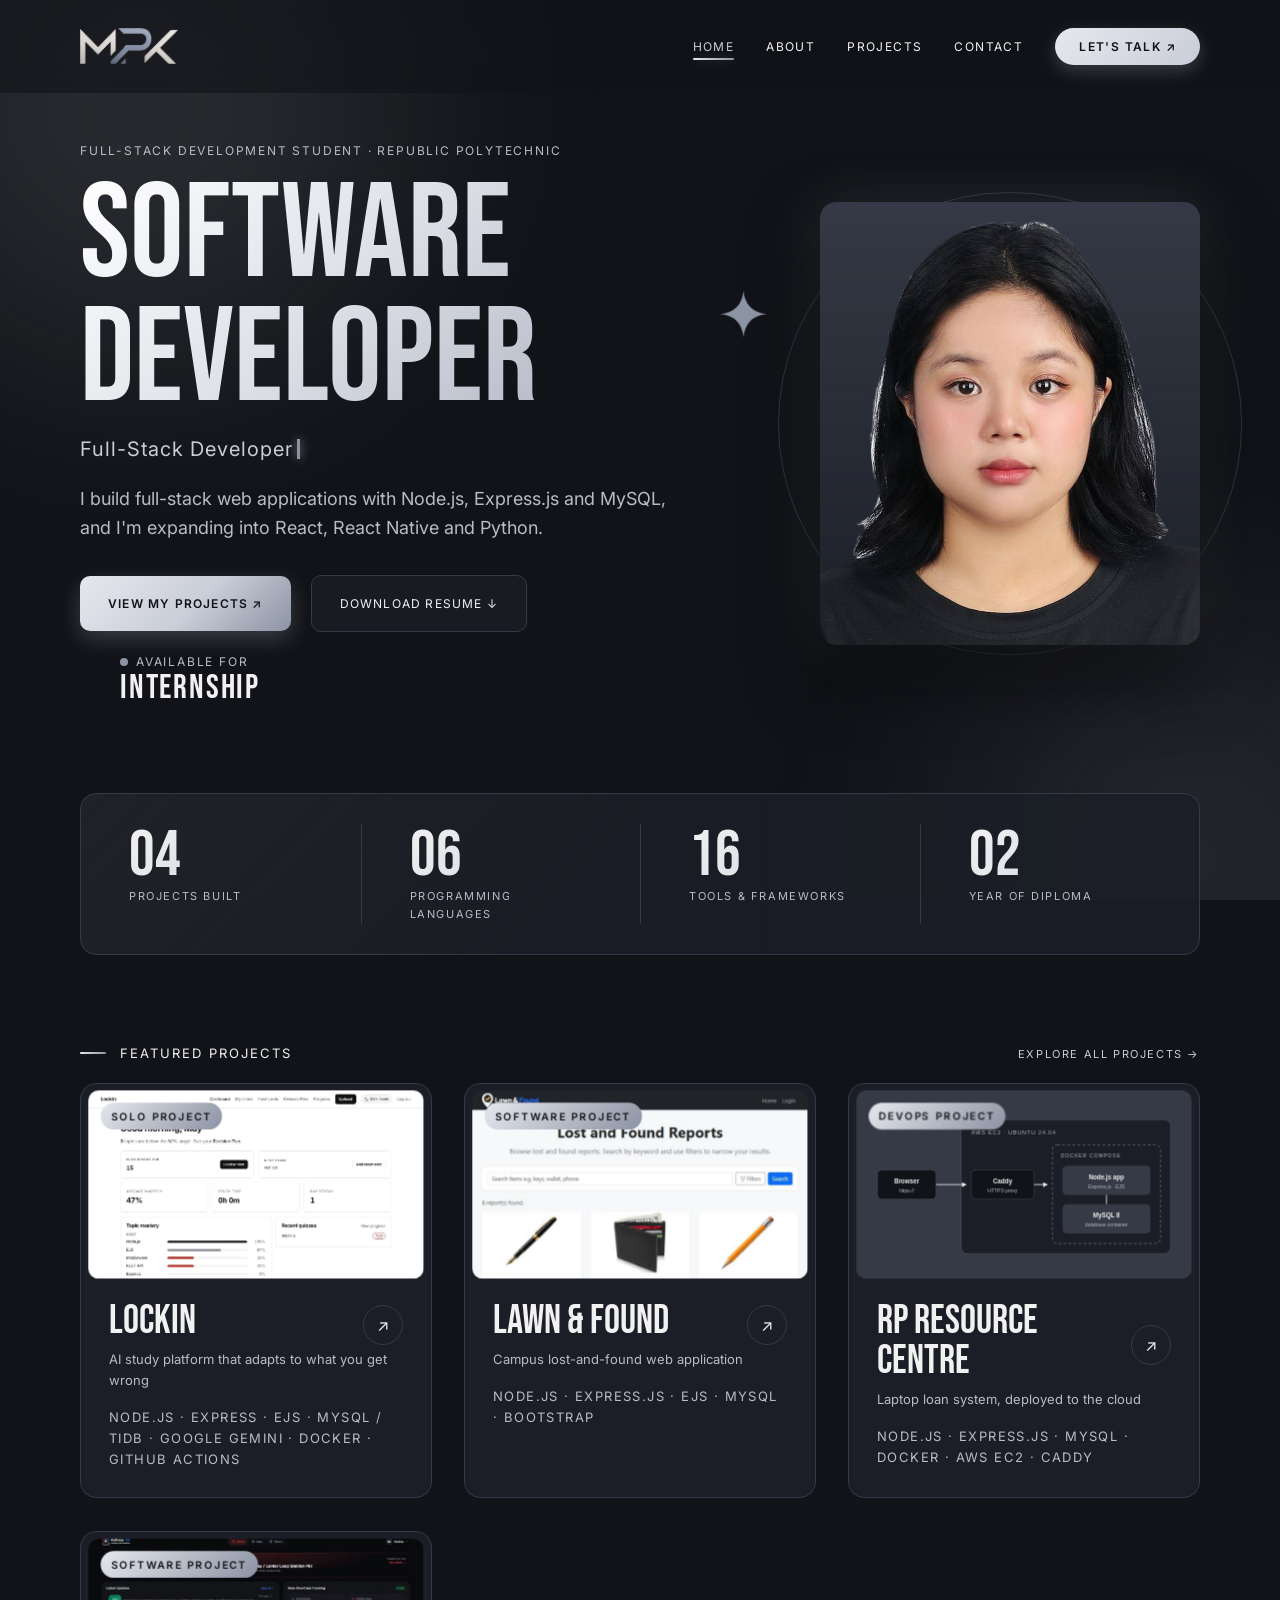
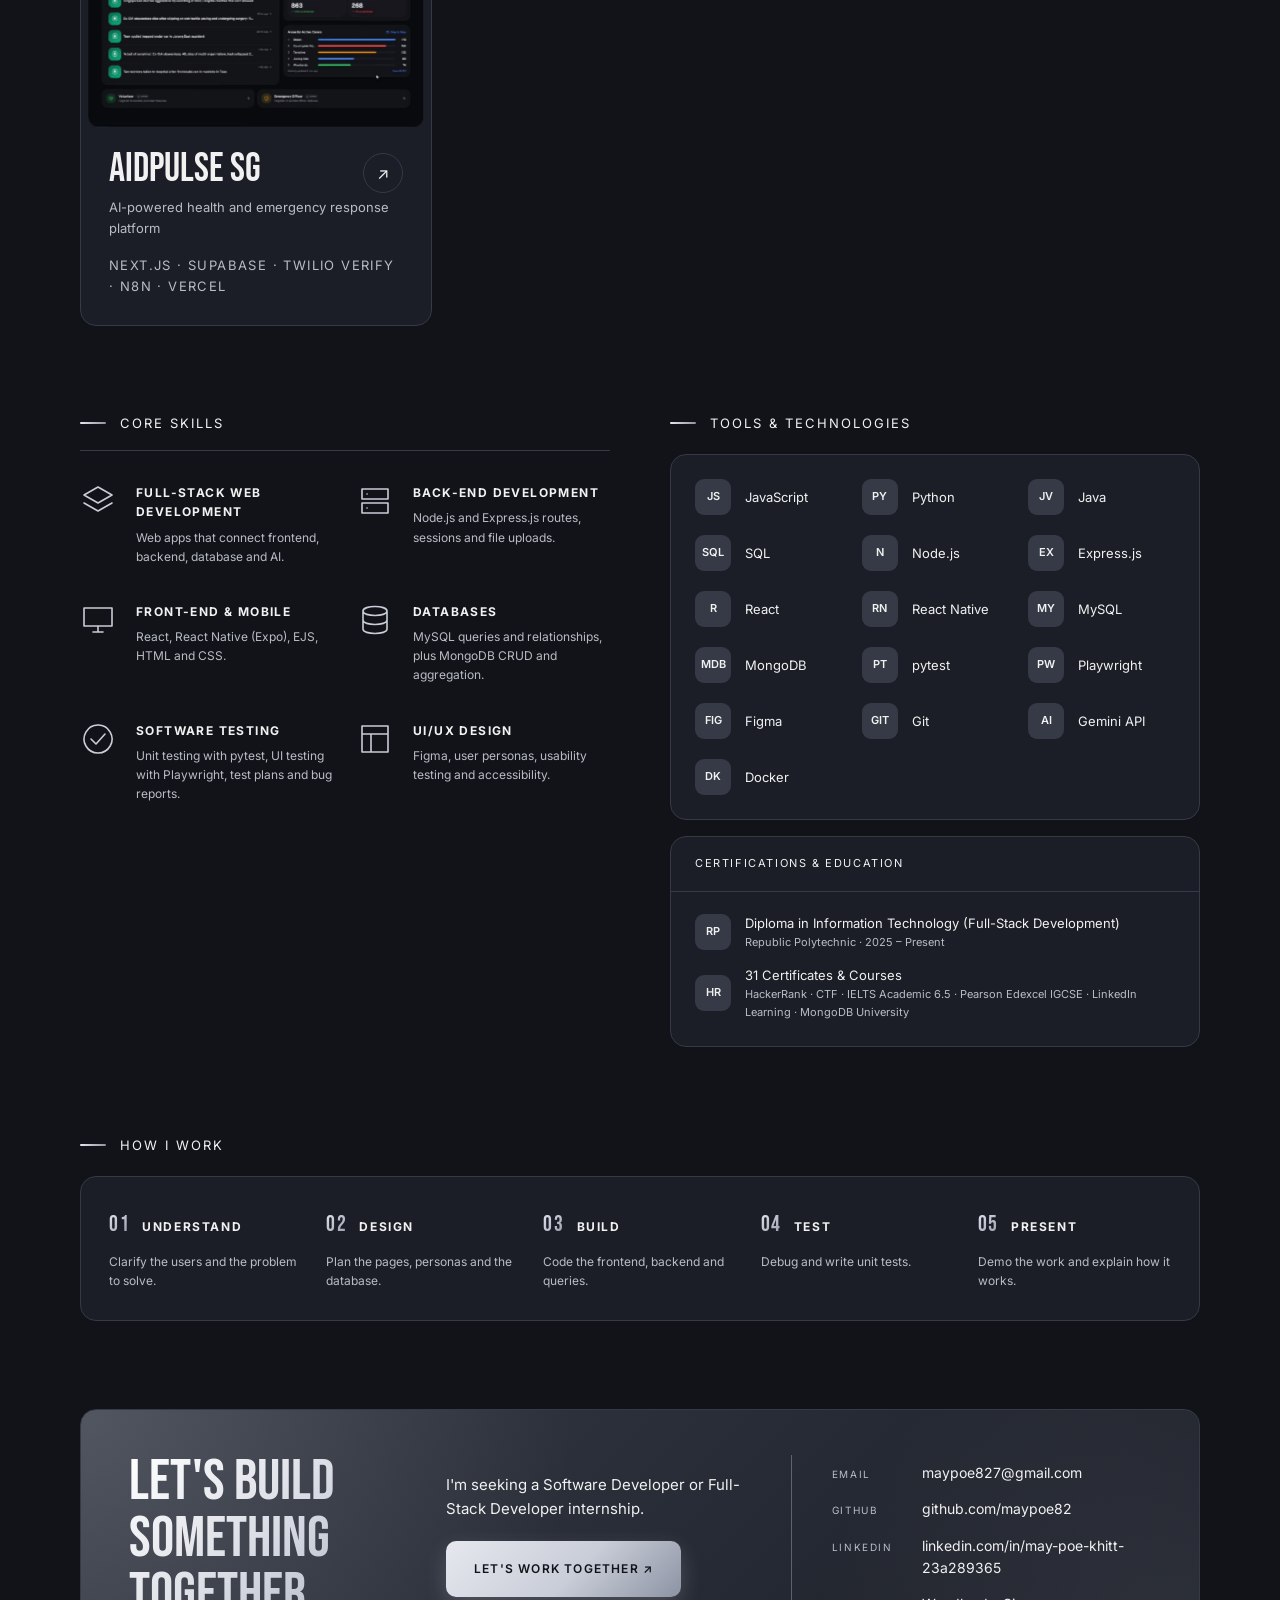
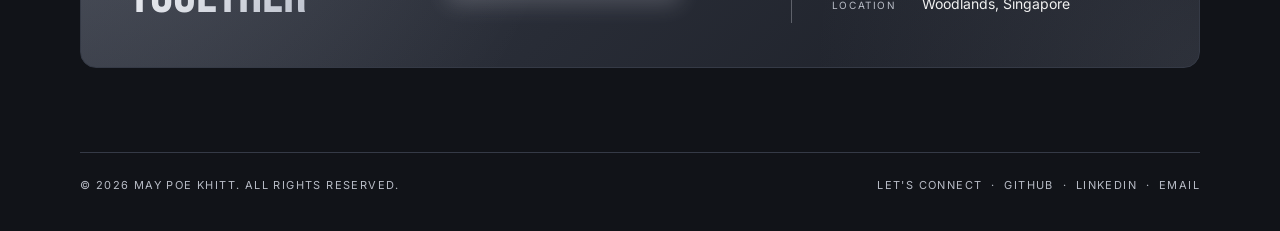
==== index.html @ 6e0b2e2b "Add LockIn project and related skills" ====
<!DOCTYPE html>
<html lang="en">
<head>
  <meta charset="UTF-8">
  <meta name="viewport" content="width=device-width, initial-scale=1.0">
  <title>May Poe Khitt | Software Developer</title>
  <meta name="description" content="Portfolio of May Poe Khitt, a full-stack development student at Republic Polytechnic seeking a software developer internship.">
  <link rel="icon" href="assets/img/favicon.png">

  <!-- Fonts from the design document: Bebas Neue for headings, Inter for body text -->
  <link rel="preconnect" href="https://fonts.googleapis.com">
  <link rel="preconnect" href="https://fonts.gstatic.com" crossorigin>
  <link href="https://fonts.googleapis.com/css2?family=Bebas+Neue&family=Inter:wght@400;600&display=swap" rel="stylesheet">

  <link rel="stylesheet" href="css/style.css">
</head>
<body>

  <!-- ===== Two blurred circles of colour drifting behind the whole page ===== -->
  <div class="orbs" aria-hidden="true"><span></span><span></span></div>

  <!-- ===== Loading screen: counts to 100, then fades away ===== -->
  <div class="loader">
    <img src="assets/img/logo.png" alt="">
    <p class="loader-count">000</p>
    <div class="loader-track"><div class="loader-fill"></div></div>
  </div>

  <!-- ===== Thin line at the top showing how far down the page you are ===== -->
  <div class="progress"></div>

  <!-- ===== Navigation bar (the same on every page) ===== -->
  <header class="site-header">
    <div class="container">
      <nav class="nav" aria-label="Main">
        <a class="nav-logo" href="index.html"><img src="assets/img/logo.png" alt="MPK logo, back to home"></a>
        <button class="nav-toggle" aria-expanded="false" aria-controls="nav-links">MENU</button>
        <ul class="nav-links" id="nav-links">
          <li><a href="index.html" class="active" aria-current="page">Home</a></li>
          <li><a href="about.html">About</a></li>
          <li><a href="projects.html">Projects</a></li>
          <li><a href="contact.html">Contact</a></li>
          <li><a class="nav-cta" href="contact.html">Let's talk ↗</a></li>
        </ul>
      </nav>
    </div>
  </header>

  <main>
    <!-- ===== Hero: heading, typed job title, buttons and photo ===== -->
    <section class="container hero">
      <div>
        <p class="eyebrow" data-reveal>Full-stack development student · Republic Polytechnic</p>
        <h1 data-reveal data-delay="1">Software Developer</h1>
        <!-- main.js types these one after another -->
        <span class="typed" data-words='["Full-Stack Developer", "Back-End Developer", "Web Developer", "IT Student"]' data-reveal data-delay="2"></span>
        <p class="hero-intro" data-reveal data-delay="3">I build full-stack web applications with Node.js, Express.js and MySQL, and I'm expanding into React, React Native and Python.</p>
        <div class="hero-actions" data-reveal data-delay="4">
          <a class="btn" href="projects.html">View my projects ↗</a>
          <a class="btn btn-outline" href="assets/May_Poe_Khitt_Resume.pdf" download>Download resume ↓</a>
          <p class="availability eyebrow"><span class="dot"></span>Available for <strong>Internship</strong></p>
        </div>
      </div>
      <div class="hero-photo" data-reveal data-delay="2">
        <svg class="sparkle" viewBox="0 0 44 44" aria-hidden="true"><path d="M22 0q2 20 22 22q-20 2-22 22q-2-20-22-22q20-2 22-22z"/></svg>
        <img src="assets/img/may-poe-khitt.jpg" alt="Portrait of May Poe Khitt" width="720" height="840">
      </div>
    </section>

    <!-- ===== Four numbers, which count up when scrolled to ===== -->
    <section class="container">
      <div class="card stats">
        <div class="stat" data-reveal data-delay="1">
          <p class="stat-number" data-count="4">00</p>
          <p class="stat-label">Projects built</p>
        </div>
        <div class="stat" data-reveal data-delay="2">
          <p class="stat-number" data-count="6">00</p>
          <p class="stat-label">Programming languages</p>
        </div>
        <div class="stat" data-reveal data-delay="3">
          <p class="stat-number" data-count="16">00</p>
          <p class="stat-label">Tools &amp; frameworks</p>
        </div>
        <div class="stat" data-reveal data-delay="4">
          <p class="stat-number" data-count="2">00</p>
          <p class="stat-label">Year of diploma</p>
        </div>
      </div>
    </section>

    <!-- ===== Featured projects ===== -->
    <section class="container">
      <div class="section-head">
        <h2 class="section-title" data-reveal>Featured projects</h2>
        <a class="text-link" href="projects.html" data-reveal>Explore all projects →</a>
      </div>
      <div class="project-grid">
        <article class="card project-card tilt" data-reveal data-delay="1">
          <div class="project-image">
            <img src="assets/img/project-lockin.jpg" alt="LockIn dashboard showing topic mastery bars, flashcards due, average mastery and a day streak" loading="lazy">
            <span class="project-type">Solo project</span>
          </div>
          <div class="project-body">
            <div class="project-title-row">
              <h3>LockIn</h3>
              <a class="arrow-link" href="https://github.com/maypoe82/lockin" target="_blank" rel="noopener" aria-label="LockIn on GitHub">↗</a>
            </div>
            <p>AI study platform that adapts to what you get wrong</p>
            <p class="project-tech">Node.js · Express · EJS · MySQL / TiDB · Google Gemini · Docker · GitHub Actions</p>
          </div>
        </article>
        <article class="card project-card tilt" data-reveal data-delay="2">
          <div class="project-image">
            <img src="assets/img/project-lawn-n-found.jpg" alt="Lawn &amp; Found home page showing a list of lost and found item reports" loading="lazy">
            <span class="project-type">Software project</span>
          </div>
          <div class="project-body">
            <div class="project-title-row">
              <h3>Lawn &amp; Found</h3>
              <a class="arrow-link" href="https://github.com/xavlkh/Lawn-n-Found" target="_blank" rel="noopener" aria-label="Lawn &amp; Found on GitHub">↗</a>
            </div>
            <p>Campus lost-and-found web application</p>
            <p class="project-tech">Node.js · Express.js · EJS · MySQL · Bootstrap</p>
          </div>
        </article>
        <article class="card project-card tilt" data-reveal data-delay="3">
          <div class="project-image">
            <img src="assets/img/project-rp-resource-centre.svg" alt="Deployment diagram: the app and MySQL database run in Docker on an AWS server behind an HTTPS proxy" loading="lazy">
            <span class="project-type">DevOps project</span>
          </div>
          <div class="project-body">
            <div class="project-title-row">
              <h3>RP Resource Centre</h3>
              <a class="arrow-link" href="https://github.com/Thiha256/Devops-CA2" target="_blank" rel="noopener" aria-label="RP Resource Centre on GitHub">↗</a>
            </div>
            <p>Laptop loan system, deployed to the cloud</p>
            <p class="project-tech">Node.js · Express.js · MySQL · Docker · AWS EC2 · Caddy</p>
          </div>
        </article>
        <article class="card project-card tilt" data-reveal data-delay="4">
          <div class="project-image">
            <img src="assets/img/project-aidpulse.jpg" alt="AidPulse SG citizen dashboard showing live health alerts and case tracking" loading="lazy">
            <span class="project-type">Software project</span>
          </div>
          <div class="project-body">
            <div class="project-title-row">
              <h3>AidPulse SG</h3>
              <a class="arrow-link" href="https://github.com/Leon-a11y-alt/AIdPulse_SG" target="_blank" rel="noopener" aria-label="AidPulse SG on GitHub">↗</a>
            </div>
            <p>AI-powered health and emergency response platform</p>
            <p class="project-tech">Next.js · Supabase · Twilio Verify · n8n · Vercel</p>
          </div>
        </article>
      </div>
    </section>

    <!-- ===== Skills, tools and education ===== -->
    <section class="container skills-layout">
      <div>
        <h2 class="section-title ruled" data-reveal>Core skills</h2>
        <ul class="skill-list">
          <li data-reveal data-delay="1">
            <svg viewBox="0 0 36 36" aria-hidden="true"><path d="M4 12l14-8 14 8-14 8zM4 20l14 8 14-8"/></svg>
            <div>
              <h3>Full-stack web development</h3>
              <p>Web apps that connect frontend, backend, database and AI.</p>
            </div>
          </li>
          <li data-reveal data-delay="2">
            <svg viewBox="0 0 36 36" aria-hidden="true"><path d="M5 6h26v10H5zM5 20h26v10H5zM10 11h.1M10 25h.1"/></svg>
            <div>
              <h3>Back-end development</h3>
              <p>Node.js and Express.js routes, sessions and file uploads.</p>
            </div>
          </li>
          <li data-reveal data-delay="3">
            <svg viewBox="0 0 36 36" aria-hidden="true"><path d="M4 6h28v18H4zM13 30h10M18 24v6"/></svg>
            <div>
              <h3>Front-end &amp; mobile</h3>
              <p>React, React Native (Expo), EJS, HTML and CSS.</p>
            </div>
          </li>
          <li data-reveal data-delay="1">
            <svg viewBox="0 0 36 36" aria-hidden="true"><path d="M6 9c0-6 24-6 24 0v18c0 6-24 6-24 0zM6 9c0 6 24 6 24 0M6 18c0 6 24 6 24 0"/></svg>
            <div>
              <h3>Databases</h3>
              <p>MySQL queries and relationships, plus MongoDB CRUD and aggregation.</p>
            </div>
          </li>
          <li data-reveal data-delay="2">
            <svg viewBox="0 0 36 36" aria-hidden="true"><path d="M18 4a14 14 0 1 0 .1 0M11 18l5 5 9-10"/></svg>
            <div>
              <h3>Software testing</h3>
              <p>Unit testing with pytest, UI testing with Playwright, test plans and bug reports.</p>
            </div>
          </li>
          <li data-reveal data-delay="3">
            <svg viewBox="0 0 36 36" aria-hidden="true"><path d="M5 5h26v26H5zM5 13h26M14 13v18"/></svg>
            <div>
              <h3>UI/UX design</h3>
              <p>Figma, user personas, usability testing and accessibility.</p>
            </div>
          </li>
        </ul>
      </div>
      <div>
        <h2 class="section-title" data-reveal>Tools &amp; technologies</h2>
        <div class="card tool-box" data-reveal data-delay="1">
          <ul class="tool-grid">
            <li><span class="badge">JS</span>JavaScript</li>
            <li><span class="badge">PY</span>Python</li>
            <li><span class="badge">JV</span>Java</li>
            <li><span class="badge">SQL</span>SQL</li>
            <li><span class="badge">N</span>Node.js</li>
            <li><span class="badge">EX</span>Express.js</li>
            <li><span class="badge">R</span>React</li>
            <li><span class="badge">RN</span>React Native</li>
            <li><span class="badge">MY</span>MySQL</li>
            <li><span class="badge">MDB</span>MongoDB</li>
            <li><span class="badge">PT</span>pytest</li>
            <li><span class="badge">PW</span>Playwright</li>
            <li><span class="badge">FIG</span>Figma</li>
            <li><span class="badge">GIT</span>Git</li>
            <li><span class="badge">AI</span>Gemini API</li>
            <li><span class="badge">DK</span>Docker</li>
          </ul>
        </div>
        <div class="card edu-box" data-reveal data-delay="2">
          <h3>Certifications &amp; education</h3>
          <ul>
            <li>
              <span class="badge">RP</span>
              <div>Diploma in Information Technology (Full-Stack Development)<small>Republic Polytechnic · 2025 – Present</small></div>
            </li>
            <li>
              <span class="badge">HR</span>
              <div>31 Certificates &amp; Courses<small>HackerRank · CTF · IELTS Academic 6.5 · Pearson Edexcel IGCSE · LinkedIn Learning · MongoDB University</small></div>
            </li>
          </ul>
        </div>
      </div>
    </section>

    <!-- ===== How I work ===== -->
    <section class="container">
      <h2 class="section-title" style="margin-bottom: 20px;" data-reveal>How I work</h2>
      <ol class="card process">
        <li data-reveal data-delay="1">
          <h3><span>01</span>Understand</h3>
          <p>Clarify the users and the problem to solve.</p>
        </li>
        <li data-reveal data-delay="2">
          <h3><span>02</span>Design</h3>
          <p>Plan the pages, personas and the database.</p>
        </li>
        <li data-reveal data-delay="3">
          <h3><span>03</span>Build</h3>
          <p>Code the frontend, backend and queries.</p>
        </li>
        <li data-reveal data-delay="4">
          <h3><span>04</span>Test</h3>
          <p>Debug and write unit tests.</p>
        </li>
        <li data-reveal data-delay="5">
          <h3><span>05</span>Present</h3>
          <p>Demo the work and explain how it works.</p>
        </li>
      </ol>
    </section>

    <!-- ===== Contact banner ===== -->
    <section class="container">
      <div class="card cta" data-reveal>
        <h2>Let's build something together</h2>
        <div>
          <p>I'm seeking a Software Developer or Full-Stack Developer internship.</p>
          <a class="btn" href="contact.html">Let's work together ↗</a>
        </div>
        <ul class="contact-list">
          <li><span>Email</span><a href="mailto:maypoe827@gmail.com">maypoe827@gmail.com</a></li>
          <li><span>GitHub</span><a href="https://github.com/maypoe82" target="_blank" rel="noopener">github.com/maypoe82</a></li>
          <li><span>LinkedIn</span><a href="https://www.linkedin.com/in/may-poe-khitt-23a289365" target="_blank" rel="noopener">linkedin.com/in/may-poe-khitt-23a289365</a></li>
          <li><span>Location</span>Woodlands, Singapore</li>
        </ul>
      </div>
    </section>
  </main>

  <!-- ===== Footer (the same on every page) ===== -->
  <footer class="site-footer">
    <div class="container">
      <div class="footer-inner">
        <p>© 2026 May Poe Khitt. All rights reserved.</p>
        <p>
          Let's connect &nbsp;·&nbsp;
          <a href="https://github.com/maypoe82" target="_blank" rel="noopener">GitHub</a> &nbsp;·&nbsp;
          <a href="https://www.linkedin.com/in/may-poe-khitt-23a289365" target="_blank" rel="noopener">LinkedIn</a> &nbsp;·&nbsp;
          <a href="mailto:maypoe827@gmail.com">Email</a>
        </p>
      </div>
    </div>
  </footer>

  <button class="to-top" aria-label="Back to top">↑</button>

  <script src="js/main.js"></script>
</body>
</html>
---- css/style.css ----
/* =====================================================================
   May Poe Khitt - Portfolio
   One stylesheet shared by all four pages.

   Contents
   1.  Colours and fonts (variables)
   2.  Base styles and the glowing background
   3.  Loading screen
   4.  Scroll progress bar
   5.  Navigation bar
   6.  Scroll reveal animations
   7.  Shared pieces: headings, buttons, cards, tags
   8.  Depth and 3D tilt
   9.  Home page
   11. About page
   12. Projects page and the project pop-up
   13. Contact page
   14. Back to top button
   15. Footer
   16. Smaller screens (tablet and phone)
   17. Reduced motion
   ===================================================================== */

/* ---------- 1. Colours and fonts ----------
   Every colour on the site is one of the five greys from my design
   document, or a shade mixed between two of them. There is no second hue:
   contrast and light do the work that a bright accent colour usually does. */
:root {
  --navy-black: #111318;   /* page background */
  --charcoal:   #1B1E26;   /* cards */
  --slate:      #353A46;   /* borders and image backgrounds */
  --light-grey: #B8BCC6;   /* secondary text */
  --off-white:  #F1F1F1;   /* main text */

  --accent:      #E6E8EE;  /* bright silver, the strongest highlight */
  --accent-soft: #C9CDD8;  /* soft silver, for hover text on dark */
  --accent-2:    #8C93A3;  /* steel grey, the far end of gradients */
  --glow:        rgba(230, 232, 238, 0.20);

  --font-heading: "Bebas Neue", Impact, sans-serif;
  --font-body: "Inter", Arial, sans-serif;

  --page-width: 1280px;
  --radius: 16px;

  /* One speed and one curve, so every animation on the site feels the same */
  --speed: 0.45s;
  --ease: cubic-bezier(0.22, 1, 0.36, 1);

  /* Stacked shadows: a tight dark one for contact with the page, a wide
     soft one for height, and a coloured one for the glow. */
  --lift-shadow:
    0 2px 6px rgba(0, 0, 0, 0.5),
    0 22px 48px rgba(0, 0, 0, 0.55),
    0 0 34px var(--glow);
}

/* ---------- 2. Base styles and the glowing background ---------- */
* {
  box-sizing: border-box;
  margin: 0;
  padding: 0;
}

html {
  scroll-behavior: smooth;
  /* "clip" trims anything that pokes out at the sides without turning the
     page into a sideways scrolling box the way "hidden" would. */
  overflow-x: clip;
  /* The page colour lives here so the coloured blobs below can sit behind
     everything on the page but still in front of this background. */
  background: var(--navy-black);
}

body {
  background: transparent;
  color: var(--off-white);
  font-family: var(--font-body);
  font-size: 16px;
  line-height: 1.6;
  overflow-x: clip;
}

/* Stops the page scrolling behind the loading screen or an open pop-up */
body.locked {
  overflow: hidden;
}

/* Two big blurred circles of colour that drift behind the whole site.
   They are what stops the dark background looking flat. */
.orbs {
  position: fixed;
  inset: 0;
  z-index: -1;
  overflow: hidden;
  pointer-events: none;
  /* main.js puts the scroll position into --oy, which slides the blobs
     down more slowly than the page, so they feel further away. */
  transform: translate3d(0, var(--oy, 0px), 0);
}

.orbs span {
  position: absolute;
  display: block;
  border-radius: 50%;
  filter: blur(120px);
  opacity: 0.11;
}

.orbs span:nth-child(1) {
  width: 540px;
  height: 540px;
  top: -170px;
  left: -130px;
  background: var(--accent);
  animation: drift-a 19s ease-in-out infinite alternate;
}

.orbs span:nth-child(2) {
  width: 460px;
  height: 460px;
  bottom: -190px;
  right: -150px;
  background: var(--accent-2);
  opacity: 0.16;
  animation: drift-b 23s ease-in-out infinite alternate;
}

@keyframes drift-a {
  to { transform: translate3d(160px, 120px, 0) scale(1.15); }
}

@keyframes drift-b {
  to { transform: translate3d(-150px, -110px, 0) scale(1.2); }
}

img {
  max-width: 100%;
  height: auto;
  display: block;
}

a {
  color: inherit;
  text-decoration: none;
}

/* Keeps content centred with space at the sides */
.container {
  width: 100%;
  max-width: calc(var(--page-width) + 160px);
  margin: 0 auto;
  padding-left: 80px;
  padding-right: 80px;
}

/* Space above and below every section */
section {
  padding-top: 44px;
  padding-bottom: 44px;
}

/* Visible outline when moving through the page with the Tab key */
a:focus-visible,
button:focus-visible,
input:focus-visible,
textarea:focus-visible {
  outline: 2px solid var(--accent-soft);
  outline-offset: 3px;
}

/* ---------- 3. Loading screen ----------
   Covers the page while the fonts and images load, and counts up
   from 000 to 100. main.js removes it when the page is ready. */
.loader {
  position: fixed;
  inset: 0;
  z-index: 100;
  display: grid;
  place-content: center;
  justify-items: center;
  gap: 28px;
  background: radial-gradient(circle at 50% 42%, #1A2030, var(--navy-black) 70%);
  transition: opacity 0.6s var(--ease), visibility 0.6s;
}

.loader.done {
  opacity: 0;
  visibility: hidden;
}

.loader img {
  width: 110px;
  filter: drop-shadow(0 0 26px var(--glow));
  animation: pulse 1.6s var(--ease) infinite;
}

.loader-count {
  font-family: var(--font-heading);
  font-size: 56px;
  line-height: 1;
  background: linear-gradient(135deg, var(--off-white), var(--accent-soft));
  -webkit-background-clip: text;
  background-clip: text;
  color: transparent;
}

/* The thin bar that fills up under the number */
.loader-track {
  width: 220px;
  height: 3px;
  border-radius: 999px;
  background: var(--slate);
  overflow: hidden;
}

.loader-fill {
  width: 0%;
  height: 100%;
  border-radius: 999px;
  background: linear-gradient(90deg, var(--accent), var(--accent-2));
  box-shadow: 0 0 14px var(--glow);
  transition: width 0.2s linear;
}

@keyframes pulse {
  0%, 100% { opacity: 1; transform: scale(1); }
  50% { opacity: 0.5; transform: scale(0.94); }
}

/* ---------- 4. Scroll progress bar ----------
   A thin line across the very top that grows as the page is scrolled. */
.progress {
  position: fixed;
  top: 0;
  left: 0;
  z-index: 30;
  width: 100%;
  height: 3px;
  background: linear-gradient(90deg, var(--accent), var(--accent-2));
  box-shadow: 0 0 12px var(--glow);
  transform: scaleX(0);
  transform-origin: left;
}

/* ---------- 5. Navigation bar ---------- */
.site-header {
  position: sticky;
  top: 0;
  z-index: 20;
  background: rgba(17, 19, 24, 0.6);
  backdrop-filter: blur(14px);
  border-bottom: 1px solid transparent;
  transition: border-color var(--speed) var(--ease), background var(--speed) var(--ease);
}

/* main.js adds "scrolled" once the page has moved down a little */
.site-header.scrolled {
  background: rgba(17, 19, 24, 0.9);
  border-bottom-color: rgba(230, 232, 238, 0.18);
}

.nav {
  display: flex;
  align-items: center;
  justify-content: space-between;
  height: 92px;
  transition: height var(--speed) var(--ease);
}

.site-header.scrolled .nav {
  height: 74px;
}

.nav-logo img {
  height: 36px;
  width: auto;
  transition: transform var(--speed) var(--ease), filter var(--speed) var(--ease);
}

.nav-logo:hover img {
  transform: scale(1.08);
  filter: drop-shadow(0 0 14px var(--glow));
}

.nav-links {
  display: flex;
  align-items: center;
  gap: 32px;
  list-style: none;
}

.nav-links a {
  position: relative;
  font-size: 12px;
  letter-spacing: 1.4px;
  text-transform: uppercase;
  padding: 6px 0;
  transition: color var(--speed) var(--ease);
}

.nav-links a:not(.nav-cta):hover,
.nav-links a.active {
  color: var(--accent-soft);
}

/* The underline grows out from the left on hover, instead of just appearing */
.nav-links a:not(.nav-cta)::after {
  content: "";
  position: absolute;
  left: 0;
  bottom: 0;
  width: 100%;
  height: 2px;
  border-radius: 2px;
  background: linear-gradient(90deg, var(--accent), var(--accent-2));
  box-shadow: 0 0 10px var(--glow);
  transform: scaleX(0);
  transform-origin: left;
  transition: transform var(--speed) var(--ease);
}

.nav-links a:hover::after,
.nav-links a.active::after {
  transform: scaleX(1);
}

/* The silver "Let's talk" pill at the end of the menu */
.nav-links a.nav-cta {
  background: linear-gradient(135deg, var(--accent), #C9CDD8);
  color: var(--navy-black);
  font-weight: 600;
  padding: 11px 24px;
  border-radius: 999px;
  box-shadow: 0 6px 18px var(--glow);
  transition: transform var(--speed) var(--ease), box-shadow var(--speed) var(--ease);
}

.nav-links a.nav-cta:hover {
  transform: translateY(-2px);
  box-shadow: 0 10px 26px var(--glow);
}

/* Menu button, only shown on phones (see section 16) */
.nav-toggle {
  display: none;
  background: none;
  border: 1px solid var(--slate);
  border-radius: 8px;
  color: var(--off-white);
  font-family: var(--font-body);
  font-size: 12px;
  letter-spacing: 1.4px;
  padding: 10px 14px;
  cursor: pointer;
}

/* ---------- 6. Scroll reveal animations ----------
   Anything with data-reveal starts lower down, see-through and slightly
   shrunk. main.js adds "shown" when it scrolls into view. */
/* These use the separate "translate" and "scale" properties rather than
   "transform". That matters: the tilting cards in section 8 use transform,
   and if the reveal used it too, whichever rule won would cancel the other.
   Using separate properties lets the two effects run side by side. */
[data-reveal] {
  opacity: 0;
  translate: 0 30px;
  scale: 0.98;
  transition: opacity 0.8s var(--ease), translate 0.8s var(--ease), scale 0.8s var(--ease);
}

[data-reveal].shown {
  opacity: 1;
  translate: 0 0;
  scale: 1;
}

/* data-delay staggers items so they arrive one after another */
[data-delay="1"] { transition-delay: 0.08s; }
[data-delay="2"] { transition-delay: 0.16s; }
[data-delay="3"] { transition-delay: 0.24s; }
[data-delay="4"] { transition-delay: 0.32s; }
[data-delay="5"] { transition-delay: 0.40s; }

/* ---------- 7. Shared pieces ---------- */
.eyebrow {
  font-size: 12px;
  letter-spacing: 1.8px;
  text-transform: uppercase;
  color: var(--light-grey);
}

.section-title {
  position: relative;
  font-size: 13px;
  font-weight: 400;
  letter-spacing: 2px;
  text-transform: uppercase;
}

/* A short blue dash in front of every section heading */
.section-title::before {
  content: "";
  display: inline-block;
  width: 26px;
  height: 2px;
  margin-right: 14px;
  vertical-align: 4px;
  border-radius: 2px;
  background: linear-gradient(90deg, var(--accent), var(--accent-2));
}

/* Section title with a thin line underneath */
.section-title.ruled {
  padding-bottom: 16px;
  border-bottom: 1px solid var(--slate);
  margin-bottom: 32px;
}

.section-head {
  display: flex;
  justify-content: space-between;
  align-items: baseline;
  margin-bottom: 20px;
}

.text-link {
  position: relative;
  font-size: 11px;
  letter-spacing: 1.6px;
  text-transform: uppercase;
  color: var(--accent-soft);
}

.text-link::after {
  content: "";
  position: absolute;
  left: 0;
  bottom: -3px;
  width: 100%;
  height: 1px;
  background: currentColor;
  transform: scaleX(0);
  transform-origin: left;
  transition: transform var(--speed) var(--ease);
}

a:hover .text-link::after,
.text-link:hover::after {
  transform: scaleX(1);
}

.muted {
  color: var(--light-grey);
}

/* Big headings, filled with a metal-and-blue gradient instead of flat white */
.page-title,
.hero h1,
.about-hero h1,
.cta h2,
.modal-box h2 {
  background: linear-gradient(135deg, #FFFFFF 0%, #DCDFE6 46%, #9BA2B1 112%);
  -webkit-background-clip: text;
  background-clip: text;
  color: transparent;
}

.page-title {
  font-family: var(--font-heading);
  font-weight: 400;
  font-size: clamp(54px, 8.5vw, 120px);
  line-height: 0.95;
  margin: 12px 0 16px;
}

.page-intro {
  padding-top: 56px;
  padding-bottom: 12px;
}

/* Buttons */
.btn {
  position: relative;
  display: inline-block;
  overflow: hidden;
  font-family: var(--font-body);
  font-size: 12px;
  font-weight: 600;
  letter-spacing: 1.2px;
  text-transform: uppercase;
  padding: 18px 28px;
  border: none;
  border-radius: 10px;
  /* Dark text on silver, which is easier to read than white on silver */
  background: linear-gradient(135deg, var(--accent), #C9CDD8 55%, var(--accent-2));
  color: var(--navy-black);
  cursor: pointer;
  box-shadow: 0 8px 22px var(--glow);
  transition: transform var(--speed) var(--ease), box-shadow var(--speed) var(--ease);
}

.btn:hover {
  transform: translateY(-3px);
  box-shadow: 0 14px 34px var(--glow);
}

/* Pressing the button pushes it back down, like a real key */
.btn:active {
  transform: translateY(-1px) scale(0.985);
}

/* A band of light that sweeps across the button on hover */
.btn::before {
  content: "";
  position: absolute;
  top: 0;
  left: -120%;
  width: 60%;
  height: 100%;
  background: linear-gradient(100deg, transparent, rgba(255, 255, 255, 0.6), transparent);
  transition: left 0.6s var(--ease);
}

.btn:hover::before {
  left: 130%;
}

.btn-outline {
  background: rgba(27, 30, 38, 0.8);
  color: var(--off-white);
  border: 1px solid var(--slate);
  font-weight: 400;
  box-shadow: none;
}

.btn-outline:hover {
  border-color: var(--accent);
  color: var(--accent-soft);
  box-shadow: 0 10px 26px rgba(0, 0, 0, 0.45);
}

.btn-outline::before {
  background: linear-gradient(100deg, transparent, rgba(255, 255, 255, 0.16), transparent);
}

.btn-block {
  display: block;
  width: 100%;
  text-align: center;
}

/* Cards */
.card {
  position: relative;
  background: var(--charcoal);
  border: 1px solid var(--slate);
  border-radius: var(--radius);
}

/* Small rounded labels used for skills */
.tag-list {
  display: flex;
  flex-wrap: wrap;
  gap: 10px;
  list-style: none;
}

.tag-list li {
  font-size: 13px;
  padding: 6px 15px;
  background: var(--charcoal);
  border: 1px solid var(--slate);
  border-radius: 999px;
  transition: border-color var(--speed) var(--ease), color var(--speed) var(--ease),
              transform var(--speed) var(--ease), box-shadow var(--speed) var(--ease);
}

.tag-list li:hover {
  border-color: var(--accent);
  color: var(--accent-soft);
  transform: translateY(-3px);
  box-shadow: 0 8px 20px var(--glow);
}

/* ---------- 8. Depth and 3D tilt ----------
   .tilt cards lean towards the mouse. main.js measures where the pointer is
   over the card and writes the two angles into --rx and --ry; the rest is
   done here. perspective() is what makes the lean look three-dimensional
   rather than flat. */
.tilt {
  transform:
    perspective(1000px)
    rotateX(var(--rx, 0deg))
    rotateY(var(--ry, 0deg))
    translateY(var(--lift, 0px));
  transform-style: preserve-3d;
  transition: transform var(--speed) var(--ease), box-shadow var(--speed) var(--ease),
              border-color var(--speed) var(--ease);
}

.tilt:hover {
  box-shadow: var(--lift-shadow);
  border-color: rgba(230, 232, 238, 0.40);
}

/* A soft round highlight that follows the pointer across the card.
   main.js writes the pointer position into --mx and --my. */
.tilt::after {
  content: "";
  position: absolute;
  inset: 0;
  border-radius: inherit;
  pointer-events: none;
  background: radial-gradient(
    420px circle at var(--mx, 50%) var(--my, 50%),
    rgba(255, 255, 255, 0.13),
    transparent 62%
  );
  opacity: 0;
  transition: opacity var(--speed) var(--ease);
}

.tilt:hover::after {
  opacity: 1;
}

/* Anything inside a tilting card that should stand slightly proud of it */
.tilt .project-image,
.tilt .cert-image {
  transform: translateZ(28px);
}

/* ---------- 9. Home page ---------- */
.hero {
  display: grid;
  grid-template-columns: 1.3fr 1fr;
  gap: 72px;
  align-items: center;
  padding-top: 48px;
}

.hero h1 {
  font-family: var(--font-heading);
  font-weight: 400;
  font-size: clamp(58px, 10.5vw, 146px);
  line-height: 0.92;
  margin: 14px 0 12px;
}

/* The line that types itself out, with a blinking bar at the end */
.typed {
  display: block;
  min-height: 34px;
  font-size: 20px;
  letter-spacing: 1px;
  color: var(--accent-soft);
  margin-bottom: 18px;
}

.typed::after {
  content: "";
  display: inline-block;
  width: 3px;
  height: 20px;
  margin-left: 4px;
  background: var(--accent-2);
  box-shadow: 0 0 10px var(--accent-2);
  vertical-align: -3px;
  animation: blink 1s steps(1) infinite;
}

@keyframes blink {
  0%, 50% { opacity: 1; }
  50.01%, 100% { opacity: 0; }
}

.hero-intro {
  font-size: 18px;
  color: var(--light-grey);
  max-width: 640px;
  margin-bottom: 32px;
}

.hero-actions {
  display: flex;
  flex-wrap: wrap;
  align-items: center;
  gap: 20px;
}

.availability {
  margin-left: 40px;
}

.availability strong {
  display: block;
  font-family: var(--font-heading);
  font-weight: 400;
  font-size: 34px;
  line-height: 1;
  color: var(--off-white);
}

/* A small teal dot that softly pulses next to "Available for" */
.dot {
  display: inline-block;
  width: 8px;
  height: 8px;
  margin-right: 8px;
  border-radius: 50%;
  background: var(--accent-2);
  animation: ping 2s var(--ease) infinite;
}

@keyframes ping {
  0% { box-shadow: 0 0 0 0 rgba(230, 232, 238, 0.45); }
  70% { box-shadow: 0 0 0 10px rgba(230, 232, 238, 0); }
  100% { box-shadow: 0 0 0 0 rgba(230, 232, 238, 0); }
}

/* Photo, the ring behind it, and a soft glow underneath */
.hero-photo {
  position: relative;
  justify-self: end;
  width: 100%;
  max-width: 380px;
  transform: perspective(1100px) rotateX(var(--rx, 0deg)) rotateY(var(--ry, 0deg));
  transform-style: preserve-3d;
  transition: transform 0.6s var(--ease);
}

.hero-photo img {
  position: relative;
  border-radius: var(--radius);
  width: 100%;
  box-shadow: 0 30px 70px rgba(0, 0, 0, 0.6), 0 0 60px rgba(230, 232, 238, 0.13);
  animation: float 7s ease-in-out infinite;
}

@keyframes float {
  0%, 100% { transform: translateY(0); }
  50% { transform: translateY(-14px); }
}

/* A thin circle sitting behind the photo, whose colour breathes */
.hero-photo::before {
  content: "";
  position: absolute;
  top: 50%;
  left: 50%;
  width: 126%;
  aspect-ratio: 1;
  border: 1px solid var(--slate);
  border-radius: 50%;
  transform: translate(-50%, -50%) translateZ(-40px);
  animation: breathe 6s ease-in-out infinite;
}

@keyframes breathe {
  0%, 100% { border-color: var(--slate); }
  50% { border-color: var(--accent); }
}

.hero-photo .sparkle {
  position: absolute;
  left: -84px;
  top: 96px;
  width: 44px;
  height: 44px;
  fill: var(--accent-2);
  transform: translateZ(60px);
  animation: twinkle 3.5s var(--ease) infinite;
}

@keyframes twinkle {
  0%, 100% { opacity: 0.4; }
  50% { opacity: 1; }
}

/* Row of four numbers */
.stats {
  display: grid;
  grid-template-columns: repeat(4, 1fr);
  padding: 30px 0;
  background: linear-gradient(135deg, rgba(230, 232, 238, 0.07), rgba(27, 30, 38, 0.9) 45%);
}

.stat {
  padding: 0 48px;
  border-left: 1px solid var(--slate);
  transition: transform var(--speed) var(--ease);
}

.stat:first-child {
  border-left: none;
}

.stat:hover {
  transform: translateY(-5px);
}

.stat-number {
  font-family: var(--font-heading);
  font-size: 64px;
  line-height: 1;
  background: linear-gradient(135deg, var(--off-white), var(--accent-soft));
  -webkit-background-clip: text;
  background-clip: text;
  color: transparent;
}

.stat-label {
  font-size: 11px;
  letter-spacing: 1.6px;
  text-transform: uppercase;
  color: var(--light-grey);
}

/* Project cards: used on Home and on the Projects page */
.project-grid {
  display: grid;
  grid-template-columns: repeat(3, 1fr);
  gap: 32px;
}

.project-card {
  display: flex;
  flex-direction: column;
  padding: 12px;
}

.project-image {
  position: relative;
  aspect-ratio: 16 / 9;
  background: var(--slate);
  border-radius: 10px;
  overflow: hidden;
}

.project-image img {
  width: 100%;
  height: 100%;
  object-fit: cover;
  object-position: top;
  transition: transform 0.7s var(--ease);
}

/* The screenshot zooms in slightly when the card is hovered */
.project-card:hover .project-image img {
  transform: scale(1.07);
}

.project-type {
  position: absolute;
  left: 12px;
  top: 12px;
  font-size: 10px;
  letter-spacing: 1.6px;
  text-transform: uppercase;
  background: linear-gradient(135deg, var(--accent), var(--accent-2));
  color: var(--navy-black);
  font-weight: 600;
  padding: 5px 10px;
  border-radius: 999px;
}

.project-body {
  display: flex;
  flex-direction: column;
  flex: 1;
  padding: 22px 16px 16px;
}

.project-body h3 {
  font-family: var(--font-heading);
  font-weight: 400;
  font-size: 40px;
  line-height: 1;
  margin-bottom: 8px;
  transition: color var(--speed) var(--ease);
}

.project-card:hover .project-body h3 {
  color: var(--accent-soft);
}

.project-body p {
  font-size: 13px;
  color: var(--light-grey);
}

.project-tech {
  font-size: 10px;
  letter-spacing: 1.4px;
  text-transform: uppercase;
  color: var(--accent-soft);
  margin-top: 16px;
}

/* Round arrow button on the Home page cards */
.project-title-row {
  display: flex;
  justify-content: space-between;
  align-items: center;
  gap: 12px;
}

.arrow-link {
  flex-shrink: 0;
  display: grid;
  place-items: center;
  width: 40px;
  height: 40px;
  border: 1px solid var(--slate);
  border-radius: 50%;
  transition: background var(--speed) var(--ease), color var(--speed) var(--ease),
              transform var(--speed) var(--ease), box-shadow var(--speed) var(--ease);
}

.arrow-link:hover {
  background: linear-gradient(135deg, var(--accent), var(--accent-2));
  color: var(--navy-black);
  transform: rotate(45deg);
  box-shadow: 0 0 22px var(--glow);
}

/* Skills on the left, tools and education on the right */
.skills-layout {
  display: grid;
  grid-template-columns: 1fr 1fr;
  gap: 60px;
}

.skill-list {
  display: grid;
  grid-template-columns: 1fr 1fr;
  gap: 36px 24px;
  list-style: none;
}

.skill-list li {
  display: flex;
  gap: 20px;
}

.skill-list svg {
  flex-shrink: 0;
  width: 36px;
  height: 36px;
  fill: none;
  stroke: var(--accent-soft);
  stroke-width: 1.6;
  stroke-linecap: round;
  stroke-linejoin: round;
  transition: stroke var(--speed) var(--ease), transform var(--speed) var(--ease),
              filter var(--speed) var(--ease);
}

.skill-list li:hover svg {
  stroke: var(--accent-2);
  transform: translateY(-4px) scale(1.08);
  filter: drop-shadow(0 0 12px var(--glow));
}

.skill-list h3 {
  font-size: 12px;
  letter-spacing: 1.4px;
  text-transform: uppercase;
  margin-bottom: 6px;
}

.skill-list p {
  font-size: 12px;
  color: var(--light-grey);
}

.tool-box {
  padding: 24px;
  margin-top: 20px;
}

.tool-grid {
  display: grid;
  grid-template-columns: repeat(3, 1fr);
  gap: 20px;
  list-style: none;
}

.tool-grid li {
  display: flex;
  align-items: center;
  gap: 14px;
  font-size: 13px;
  transition: transform var(--speed) var(--ease), color var(--speed) var(--ease);
}

.tool-grid li:hover {
  transform: translateX(5px);
  color: var(--accent-soft);
}

/* Small square with the tool's initials */
.badge {
  flex-shrink: 0;
  display: grid;
  place-items: center;
  width: 36px;
  height: 36px;
  background: var(--slate);
  border-radius: 9px;
  font-size: 11px;
  font-weight: 600;
  transition: background var(--speed) var(--ease), color var(--speed) var(--ease),
              box-shadow var(--speed) var(--ease), transform var(--speed) var(--ease);
}

.tool-grid li:hover .badge,
.contact-card:hover .badge,
.activity:hover .badge {
  background: linear-gradient(135deg, var(--accent), var(--accent-2));
  color: var(--navy-black);
  box-shadow: 0 0 20px var(--glow);
  transform: translateY(-2px);
}

.edu-box {
  margin-top: 16px;
}

.edu-box h3 {
  font-size: 11px;
  font-weight: 400;
  letter-spacing: 1.6px;
  text-transform: uppercase;
  padding: 18px 24px;
  border-bottom: 1px solid var(--slate);
}

.edu-box ul {
  list-style: none;
  padding: 14px 24px 18px;
}

.edu-box li {
  display: flex;
  align-items: center;
  gap: 14px;
  font-size: 13px;
  padding: 7px 0;
}

.edu-box small {
  display: block;
  font-size: 11px;
  color: var(--light-grey);
}

/* "How I work" strip */
.process {
  display: grid;
  grid-template-columns: repeat(5, 1fr);
  gap: 24px;
  padding: 30px 28px;
  list-style: none;
}

.process li {
  transition: transform var(--speed) var(--ease);
}

.process li:hover {
  transform: translateY(-6px);
}

.process h3 {
  font-size: 12px;
  letter-spacing: 1.6px;
  text-transform: uppercase;
  margin-bottom: 10px;
}

.process h3 span {
  font-family: var(--font-heading);
  font-size: 22px;
  font-weight: 400;
  margin-right: 12px;
  background: linear-gradient(135deg, var(--accent), var(--accent-2));
  -webkit-background-clip: text;
  background-clip: text;
  color: transparent;
}

.process p {
  font-size: 12px;
  color: var(--light-grey);
}

/* "Let's build something together" banner */
.cta {
  position: relative;
  overflow: hidden;
  display: grid;
  grid-template-columns: 1fr 1.1fr 1.3fr;
  gap: 40px;
  align-items: center;
  padding: 44px 48px;
  background:
    radial-gradient(900px circle at 0% 0%, rgba(230, 232, 238, 0.16), transparent 55%),
    radial-gradient(700px circle at 100% 100%, rgba(140, 147, 163, 0.16), transparent 55%),
    linear-gradient(135deg, var(--slate), var(--charcoal));
}

/* A slow diagonal shine across the banner */
.cta::after {
  content: "";
  position: absolute;
  top: -50%;
  left: -60%;
  width: 40%;
  height: 200%;
  background: linear-gradient(100deg, transparent, rgba(255, 255, 255, 0.09), transparent);
  transform: rotate(8deg);
  animation: sweep 7s var(--ease) infinite;
}

@keyframes sweep {
  0% { left: -60%; }
  60%, 100% { left: 130%; }
}

.cta h2 {
  position: relative;
  font-family: var(--font-heading);
  font-weight: 400;
  font-size: 58px;
  line-height: 0.97;
}

.cta p {
  font-size: 15px;
  margin-bottom: 20px;
}

.cta > * {
  position: relative;
}

.contact-list {
  list-style: none;
  padding-left: 40px;
  border-left: 1px solid rgba(230, 232, 238, 0.30);
}

.contact-list li {
  display: grid;
  grid-template-columns: 90px 1fr;
  font-size: 14px;
  padding: 7px 0;
  word-break: break-word;
}

.contact-list span {
  font-size: 10px;
  letter-spacing: 1.6px;
  text-transform: uppercase;
  color: var(--light-grey);
  padding-top: 4px;
}

.contact-list a {
  transition: color var(--speed) var(--ease);
}

.contact-list a:hover {
  color: var(--accent-soft);
}

/* ---------- 11. About page ---------- */
.about-hero {
  display: grid;
  grid-template-columns: 360px 1fr;
  gap: 60px;
  align-items: center;
  padding-top: 40px;
}

.about-hero img {
  border-radius: var(--radius);
  box-shadow: 0 26px 60px rgba(0, 0, 0, 0.6), 0 0 50px rgba(230, 232, 238, 0.11);
}

.about-hero h1 {
  font-family: var(--font-heading);
  font-weight: 400;
  font-size: clamp(64px, 8vw, 110px);
  line-height: 1;
  margin: 8px 0;
}

.about-role {
  font-size: 18px;
  color: var(--accent-soft);
  margin-bottom: 20px;
}

.about-bio {
  font-size: 15px;
  color: var(--light-grey);
  max-width: 640px;
}

.facts {
  display: flex;
  flex-wrap: wrap;
  gap: 24px 64px;
  margin-top: 32px;
  list-style: none;
}

.facts span {
  display: block;
  font-size: 10px;
  letter-spacing: 1.6px;
  text-transform: uppercase;
  color: var(--accent-soft);
}

.facts li {
  font-size: 14px;
}

/* One row per group of skills: label on the left, tags on the right */
.skill-row {
  display: grid;
  grid-template-columns: 220px 1fr;
  align-items: center;
  margin-bottom: 20px;
}

.skill-row h3 {
  font-size: 11px;
  font-weight: 400;
  letter-spacing: 1.6px;
  text-transform: uppercase;
  color: var(--light-grey);
}

.two-columns {
  display: grid;
  grid-template-columns: 1fr 1fr;
  gap: 60px;
}

/* Education and experience, drawn as a line with dots down the side */
.timeline {
  list-style: none;
  padding-left: 26px;
  border-left: 1px solid var(--slate);
}

.timeline li {
  position: relative;
  margin-bottom: 28px;
}

.timeline li::before {
  content: "";
  position: absolute;
  left: -31px;
  top: 8px;
  width: 11px;
  height: 11px;
  border-radius: 50%;
  background: var(--navy-black);
  border: 2px solid var(--accent);
  transition: background var(--speed) var(--ease), transform var(--speed) var(--ease),
              box-shadow var(--speed) var(--ease);
}

.timeline li:hover::before {
  background: var(--accent-2);
  transform: scale(1.4);
  box-shadow: 0 0 18px var(--glow);
}

.timeline-top {
  display: flex;
  justify-content: space-between;
  align-items: baseline;
  gap: 16px;
}

.timeline h3 {
  font-size: 15px;
}

.timeline time {
  flex-shrink: 0;
  font-size: 11px;
  letter-spacing: 1.4px;
  text-transform: uppercase;
  color: var(--accent-soft);
}

.timeline p {
  font-size: 12px;
  color: var(--light-grey);
}

.timeline p + p {
  margin-top: 10px;
}

/* Certificates: a thumbnail that opens the real certificate when clicked */
.cert-grid {
  display: grid;
  grid-template-columns: repeat(4, 1fr);
  gap: 32px;
}

.cert-card {
  display: flex;
  flex-direction: column;
  padding: 12px;
}

.cert-image {
  aspect-ratio: 4 / 3;
  background: var(--slate);
  border-radius: 10px;
  overflow: hidden;
  display: grid;
  place-items: center;
}

.cert-image img {
  width: 100%;
  height: 100%;
  object-fit: cover;
  transition: transform 0.7s var(--ease);
}

a.cert-card:hover .cert-image img {
  transform: scale(1.07);
}

.cert-body {
  display: flex;
  flex-direction: column;
  flex: 1;
  padding: 18px 8px 8px;
}

.cert-body h3 {
  font-size: 14px;
  transition: color var(--speed) var(--ease);
}

a.cert-card:hover .cert-body h3 {
  color: var(--accent-soft);
}

.cert-body p {
  font-size: 12px;
  color: var(--light-grey);
}

.cert-body .text-link {
  margin-top: auto;
  padding-top: 16px;
}

.activity-grid {
  display: grid;
  grid-template-columns: 1fr 1fr;
  gap: 32px;
}

.activity {
  display: flex;
  align-items: center;
  gap: 20px;
  padding: 24px;
}

.activity h3 {
  font-size: 14px;
}

.activity p {
  font-size: 12px;
  color: var(--light-grey);
}

.activity .badge {
  width: 40px;
  height: 40px;
  border-radius: 10px;
}

/* ---------- 12. Projects page and the project pop-up ---------- */
.filters {
  display: flex;
  flex-wrap: wrap;
  gap: 12px;
  margin-top: 28px;
}

.filter-btn {
  font-family: var(--font-body);
  font-size: 11px;
  letter-spacing: 1.4px;
  text-transform: uppercase;
  padding: 14px 24px;
  background: rgba(27, 30, 38, 0.8);
  color: var(--off-white);
  border: 1px solid var(--slate);
  border-radius: 999px;
  cursor: pointer;
  transition: border-color var(--speed) var(--ease), background var(--speed) var(--ease),
              color var(--speed) var(--ease), transform var(--speed) var(--ease),
              box-shadow var(--speed) var(--ease);
}

.filter-btn:hover {
  border-color: var(--accent);
  color: var(--accent-soft);
  transform: translateY(-3px);
}

/* The filter that is switched on */
.filter-btn.active {
  background: linear-gradient(135deg, var(--accent), var(--accent-2));
  border-color: transparent;
  color: var(--navy-black);
  font-weight: 600;
  box-shadow: 0 8px 22px var(--glow);
}

.project-detail {
  margin-top: 18px;
}

.project-detail h4 {
  font-size: 10px;
  font-weight: 400;
  letter-spacing: 1.6px;
  text-transform: uppercase;
  color: var(--accent-soft);
  margin-bottom: 6px;
}

.project-detail ul {
  padding-left: 18px;
  font-size: 13px;
}

.project-detail li {
  margin-bottom: 4px;
}

.project-detail li::marker {
  color: var(--accent);
}

.project-links {
  display: grid;
  gap: 10px;
  margin-top: auto;
  padding-top: 24px;
}

/* main.js adds this class to hide cards that do not match the filter */
.project-card.hidden {
  display: none;
}

/* Cards that stay visible after a filter is pressed replay this fade-in */
/* Also uses translate/scale rather than transform, for the same reason
   as the reveal above: it must not wipe out a card's tilt. */
@keyframes pop {
  from { opacity: 0; translate: 0 14px; scale: 0.94; }
  to { opacity: 1; translate: 0 0; scale: 1; }
}

.project-card.refresh {
  animation: pop 0.5s var(--ease) both;
}

/* The pop-up with the full project write-up */
.modal {
  position: fixed;
  inset: 0;
  z-index: 50;
  display: grid;
  place-items: center;
  padding: 24px;
  background: rgba(8, 10, 16, 0.8);
  backdrop-filter: blur(8px);
  opacity: 0;
  visibility: hidden;
  transition: opacity var(--speed) var(--ease), visibility var(--speed);
}

.modal.open {
  opacity: 1;
  visibility: visible;
}

/* The box swings in from slightly below and tilted back */
.modal-box {
  position: relative;
  width: min(900px, 100%);
  max-height: 88vh;
  overflow-y: auto;
  padding: 40px;
  background:
    radial-gradient(700px circle at 0% 0%, rgba(230, 232, 238, 0.14), transparent 60%),
    var(--charcoal);
  border: 1px solid rgba(230, 232, 238, 0.24);
  border-radius: var(--radius);
  box-shadow: 0 40px 90px rgba(0, 0, 0, 0.7), 0 0 70px rgba(230, 232, 238, 0.10);
  transform: perspective(1200px) translateY(40px) rotateX(8deg) scale(0.96);
  transition: transform 0.55s var(--ease);
}

.modal.open .modal-box {
  transform: none;
}

.modal-close {
  position: absolute;
  top: 20px;
  right: 20px;
  display: grid;
  place-items: center;
  width: 40px;
  height: 40px;
  font-size: 20px;
  color: var(--off-white);
  background: transparent;
  border: 1px solid var(--slate);
  border-radius: 50%;
  cursor: pointer;
  transition: background var(--speed) var(--ease), color var(--speed) var(--ease),
              transform var(--speed) var(--ease);
}

.modal-close:hover {
  background: linear-gradient(135deg, var(--accent), var(--accent-2));
  color: var(--navy-black);
  transform: rotate(90deg);
}

.modal-box h2 {
  font-family: var(--font-heading);
  font-weight: 400;
  font-size: 56px;
  line-height: 1;
  margin: 6px 0 10px;
}

.modal-box h3 {
  font-size: 11px;
  font-weight: 400;
  letter-spacing: 1.6px;
  text-transform: uppercase;
  color: var(--accent-soft);
  margin: 26px 0 10px;
}

.modal-box p {
  font-size: 14px;
  color: var(--light-grey);
}

.modal-box ul {
  padding-left: 18px;
  font-size: 14px;
}

.modal-box li {
  margin-bottom: 6px;
}

.modal-box li::marker {
  color: var(--accent);
}

.modal-actions {
  display: flex;
  flex-wrap: wrap;
  gap: 12px;
  margin-top: 28px;
}

/* ---------- 13. Contact page ---------- */
.contact-cards {
  display: grid;
  grid-template-columns: repeat(3, 1fr);
  gap: 32px;
}

.contact-card {
  display: block;
  padding: 24px;
}

.contact-card-top {
  display: flex;
  align-items: center;
  gap: 20px;
  margin-bottom: 20px;
}

.contact-card .badge {
  width: 40px;
  height: 40px;
  border-radius: 10px;
}

.contact-card span {
  display: block;
  font-size: 10px;
  letter-spacing: 1.6px;
  text-transform: uppercase;
  color: var(--accent-soft);
}

.contact-card strong {
  font-size: 13px;
  font-weight: 400;
  word-break: break-word;
}

.contact-form {
  display: grid;
  grid-template-columns: 1fr 1fr;
  gap: 20px 32px;
}

.contact-form .full {
  grid-column: 1 / -1;
}

.contact-form label {
  display: block;
  font-size: 11px;
  letter-spacing: 1.6px;
  text-transform: uppercase;
  color: var(--light-grey);
  margin-bottom: 8px;
  transition: color var(--speed) var(--ease);
}

.contact-form input,
.contact-form textarea {
  width: 100%;
  font-family: var(--font-body);
  font-size: 15px;
  color: var(--off-white);
  background: rgba(27, 30, 38, 0.85);
  border: 1px solid var(--slate);
  border-radius: 10px;
  padding: 16px 20px;
  transition: border-color var(--speed) var(--ease), box-shadow var(--speed) var(--ease);
}

.contact-form textarea {
  min-height: 200px;
  resize: vertical;
}

.contact-form input:focus,
.contact-form textarea:focus {
  border-color: var(--accent);
  box-shadow: 0 0 0 4px rgba(230, 232, 238, 0.14);
  outline: none;
}

.form-note {
  font-size: 13px;
  color: var(--accent-soft);
}

/* ---------- 14. Back to top button ----------
   Hidden until the page is scrolled down; main.js adds "show". */
.to-top {
  position: fixed;
  right: 28px;
  bottom: 28px;
  z-index: 25;
  display: grid;
  place-items: center;
  width: 48px;
  height: 48px;
  font-size: 18px;
  color: var(--off-white);
  background: var(--charcoal);
  border: 1px solid var(--slate);
  border-radius: 50%;
  cursor: pointer;
  opacity: 0;
  visibility: hidden;
  transform: translateY(12px);
  transition: opacity var(--speed) var(--ease), transform var(--speed) var(--ease),
              visibility var(--speed), background var(--speed) var(--ease),
              color var(--speed) var(--ease), box-shadow var(--speed) var(--ease);
}

.to-top.show {
  opacity: 1;
  visibility: visible;
  transform: none;
}

.to-top:hover {
  background: linear-gradient(135deg, var(--accent), var(--accent-2));
  color: var(--navy-black);
  box-shadow: 0 0 26px var(--glow);
}

/* ---------- 15. Footer ---------- */
.site-footer {
  margin-top: 40px;
}

.footer-inner {
  display: flex;
  flex-wrap: wrap;
  justify-content: space-between;
  gap: 12px;
  padding: 24px 0 36px;
  border-top: 1px solid var(--slate);
  font-size: 11px;
  letter-spacing: 1.4px;
  text-transform: uppercase;
  color: var(--light-grey);
}

.footer-inner a {
  transition: color var(--speed) var(--ease);
}

.footer-inner a:hover {
  color: var(--accent-soft);
}

/* ---------- 16. Smaller screens ---------- */

/* Tablets and small laptops */
@media (max-width: 1100px) {
  .container {
    padding-left: 40px;
    padding-right: 40px;
  }

  .project-grid,
  .cert-grid {
    grid-template-columns: 1fr 1fr;
  }

  .skills-layout,
  .two-columns {
    grid-template-columns: 1fr;
    gap: 40px;
  }

  .cta {
    grid-template-columns: 1fr 1fr;
  }

  .contact-list {
    grid-column: 1 / -1;
    padding-left: 0;
    border-left: none;
  }

  .process {
    grid-template-columns: repeat(3, 1fr);
  }

  .hero-photo::before,
  .hero-photo .sparkle {
    display: none;
  }
}

/* Phones */
@media (max-width: 720px) {
  .container {
    padding-left: 20px;
    padding-right: 20px;
  }

  section {
    padding-top: 28px;
    padding-bottom: 28px;
  }

  /* The menu becomes a button that opens a drop-down list */
  .nav,
  .site-header.scrolled .nav {
    height: 72px;
  }

  .nav-toggle {
    display: block;
  }

  .nav-links {
    display: none;
    position: absolute;
    left: 0;
    right: 0;
    top: 72px;
    flex-direction: column;
    align-items: flex-start;
    gap: 18px;
    padding: 20px;
    background: var(--navy-black);
    border-bottom: 1px solid var(--accent);
  }

  /* main.js adds "open" when the menu button is pressed */
  .nav-links.open {
    display: flex;
    animation: pop 0.35s var(--ease) both;
  }

  .hero,
  .about-hero {
    grid-template-columns: 1fr;
    gap: 32px;
  }

  .hero-photo {
    justify-self: start;
    max-width: 320px;
  }

  .hero-photo img {
    animation: none;
  }

  .about-hero img {
    max-width: 260px;
  }

  .availability {
    margin-left: 0;
    width: 100%;
  }

  .stats {
    grid-template-columns: 1fr 1fr;
    gap: 24px 0;
  }

  .stat {
    padding: 0 20px;
  }

  .stat:nth-child(3) {
    border-left: none;
  }

  .project-grid,
  .cert-grid,
  .activity-grid,
  .contact-cards,
  .contact-form,
  .cta,
  .skill-list {
    grid-template-columns: 1fr;
  }

  .tool-grid,
  .process {
    grid-template-columns: 1fr 1fr;
  }

  .skill-row {
    grid-template-columns: 1fr;
    gap: 10px;
  }

  .cta {
    padding: 32px 24px;
  }

  .section-head {
    flex-direction: column;
    gap: 8px;
  }

  .timeline-top {
    flex-direction: column;
    gap: 2px;
  }

  .modal-box {
    padding: 28px 20px;
  }

  .modal-box h2 {
    font-size: 40px;
  }

  .to-top {
    right: 16px;
    bottom: 16px;
  }

  /* Phones have no mouse pointer, so the tilt is switched off */
  .tilt {
    transform: none;
  }

  .orbs span {
    filter: blur(90px);
    opacity: 0.2;
  }
}

/* ---------- 17. Reduced motion ----------
   Some people set their device to reduce animation, because movement can
   make them feel unwell. This turns the moving parts off for them. */
@media (prefers-reduced-motion: reduce) {
  *,
  *::before,
  *::after {
    animation-duration: 0.001s !important;
    animation-iteration-count: 1 !important;
    transition-duration: 0.001s !important;
    scroll-behavior: auto !important;
  }

  [data-reveal] {
    opacity: 1;
    translate: 0 0;
    scale: 1;
  }

  .tilt,
  .hero-photo {
    transform: none !important;
  }
}

/* ---------- 17b. Short course cards ----------
   These have no certificate image, so the card is just the course name,
   where it came from, and a link. They sit three to a row on a laptop
   and stack on a phone. */
.course-grid {
  display: grid;
  grid-template-columns: repeat(auto-fit, minmax(290px, 1fr));
  gap: 18px;
}

.course {
  display: flex;
  flex-direction: column;
  gap: 8px;
  padding: 22px 22px 20px;
}

.course h3 {
  font-size: 16px;
  font-weight: 600;
  line-height: 1.35;
}

.course p {
  font-size: 13px;
  color: var(--light-grey);
  letter-spacing: 0.3px;
}

.course .text-link {
  margin-top: auto;
  padding-top: 10px;
}

/* ---------- 18. Moving between pages ----------
   A dark sheet sits on top of the page. It is invisible most of the
   time. When I click a link to another page of my own site, main.js
   fades the sheet in, waits for the fade, then changes page; the new
   page fades the same sheet back out as it arrives. That turns the
   usual white flash between pages into a soft cross-fade. */
.veil {
  position: fixed;
  inset: 0;
  z-index: 200;
  background: var(--navy-black);
  opacity: 0;
  pointer-events: none;
  transition: opacity 0.3s var(--ease);
}

.veil.on {
  opacity: 1;
}

/* Someone who has asked their computer for less movement gets a plain
   page change with no fade at all. */
@media (prefers-reduced-motion: reduce) {
  .veil {
    display: none;
  }
}
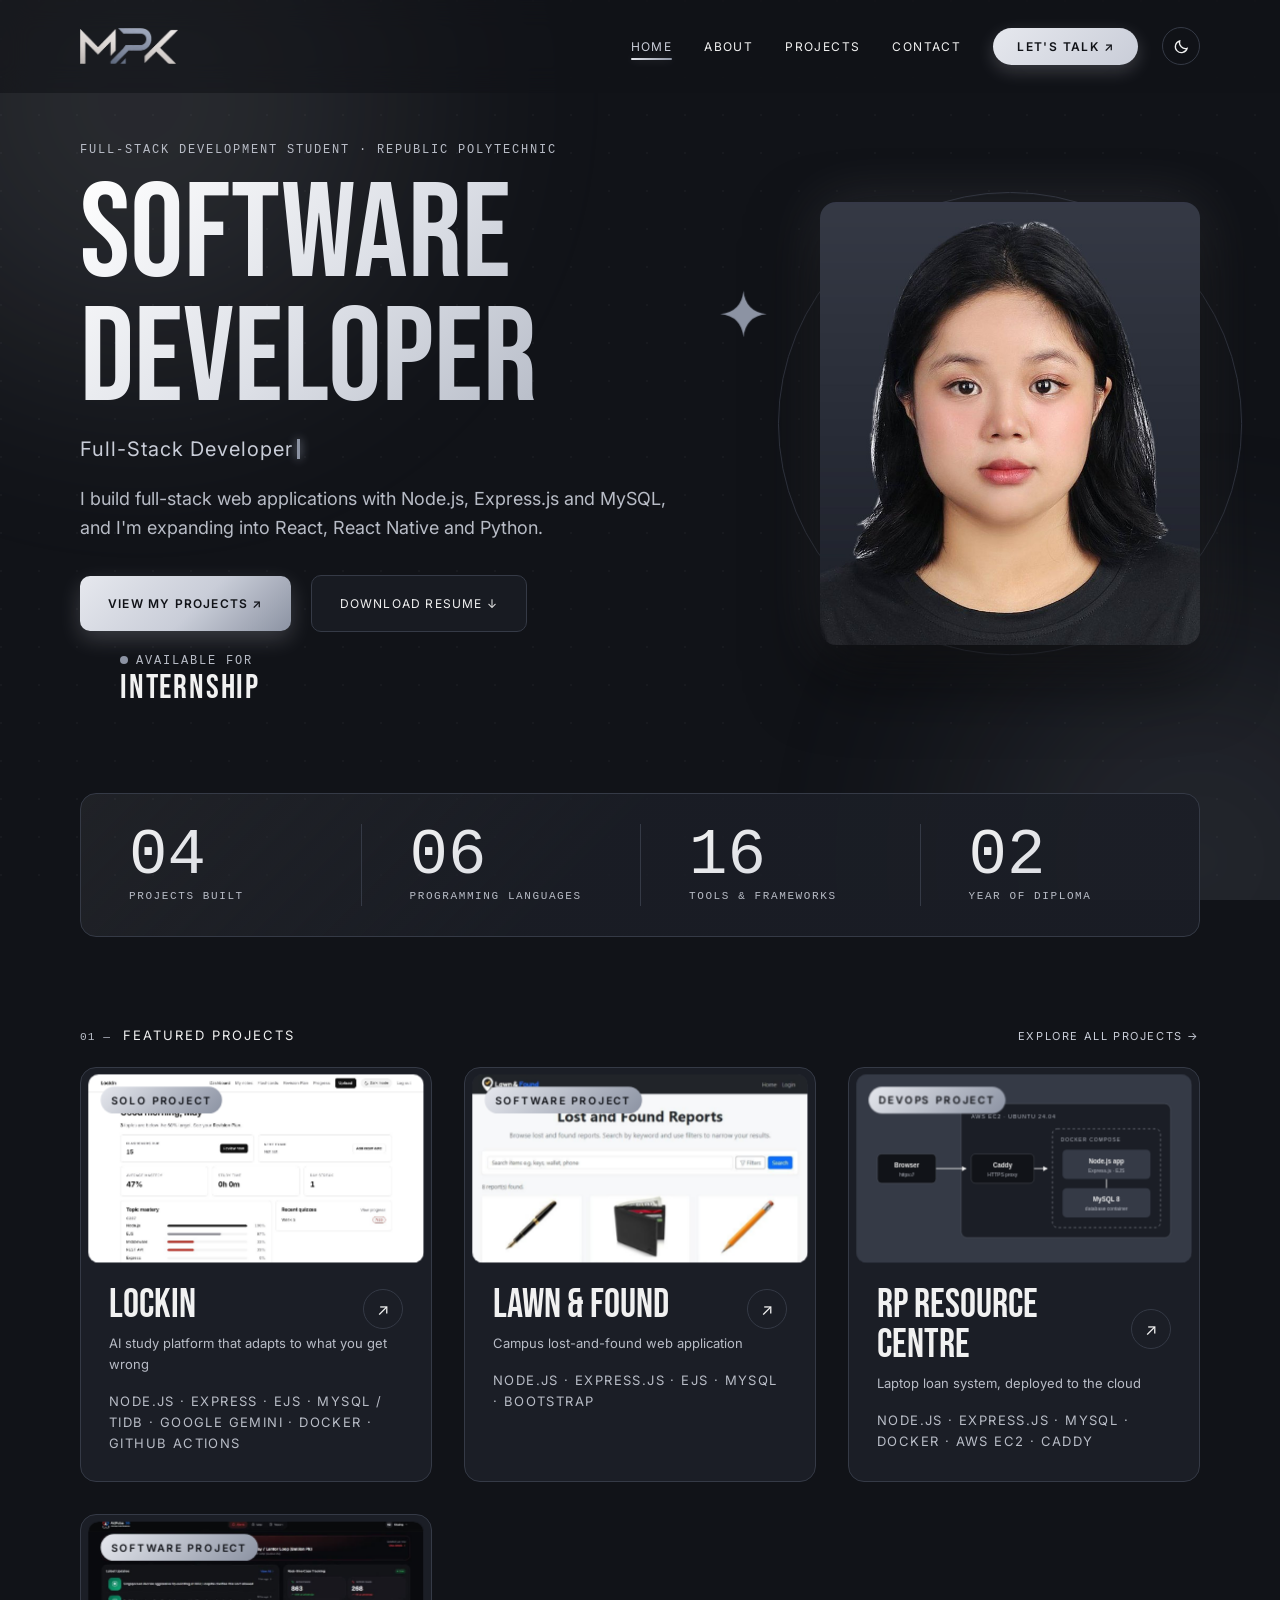
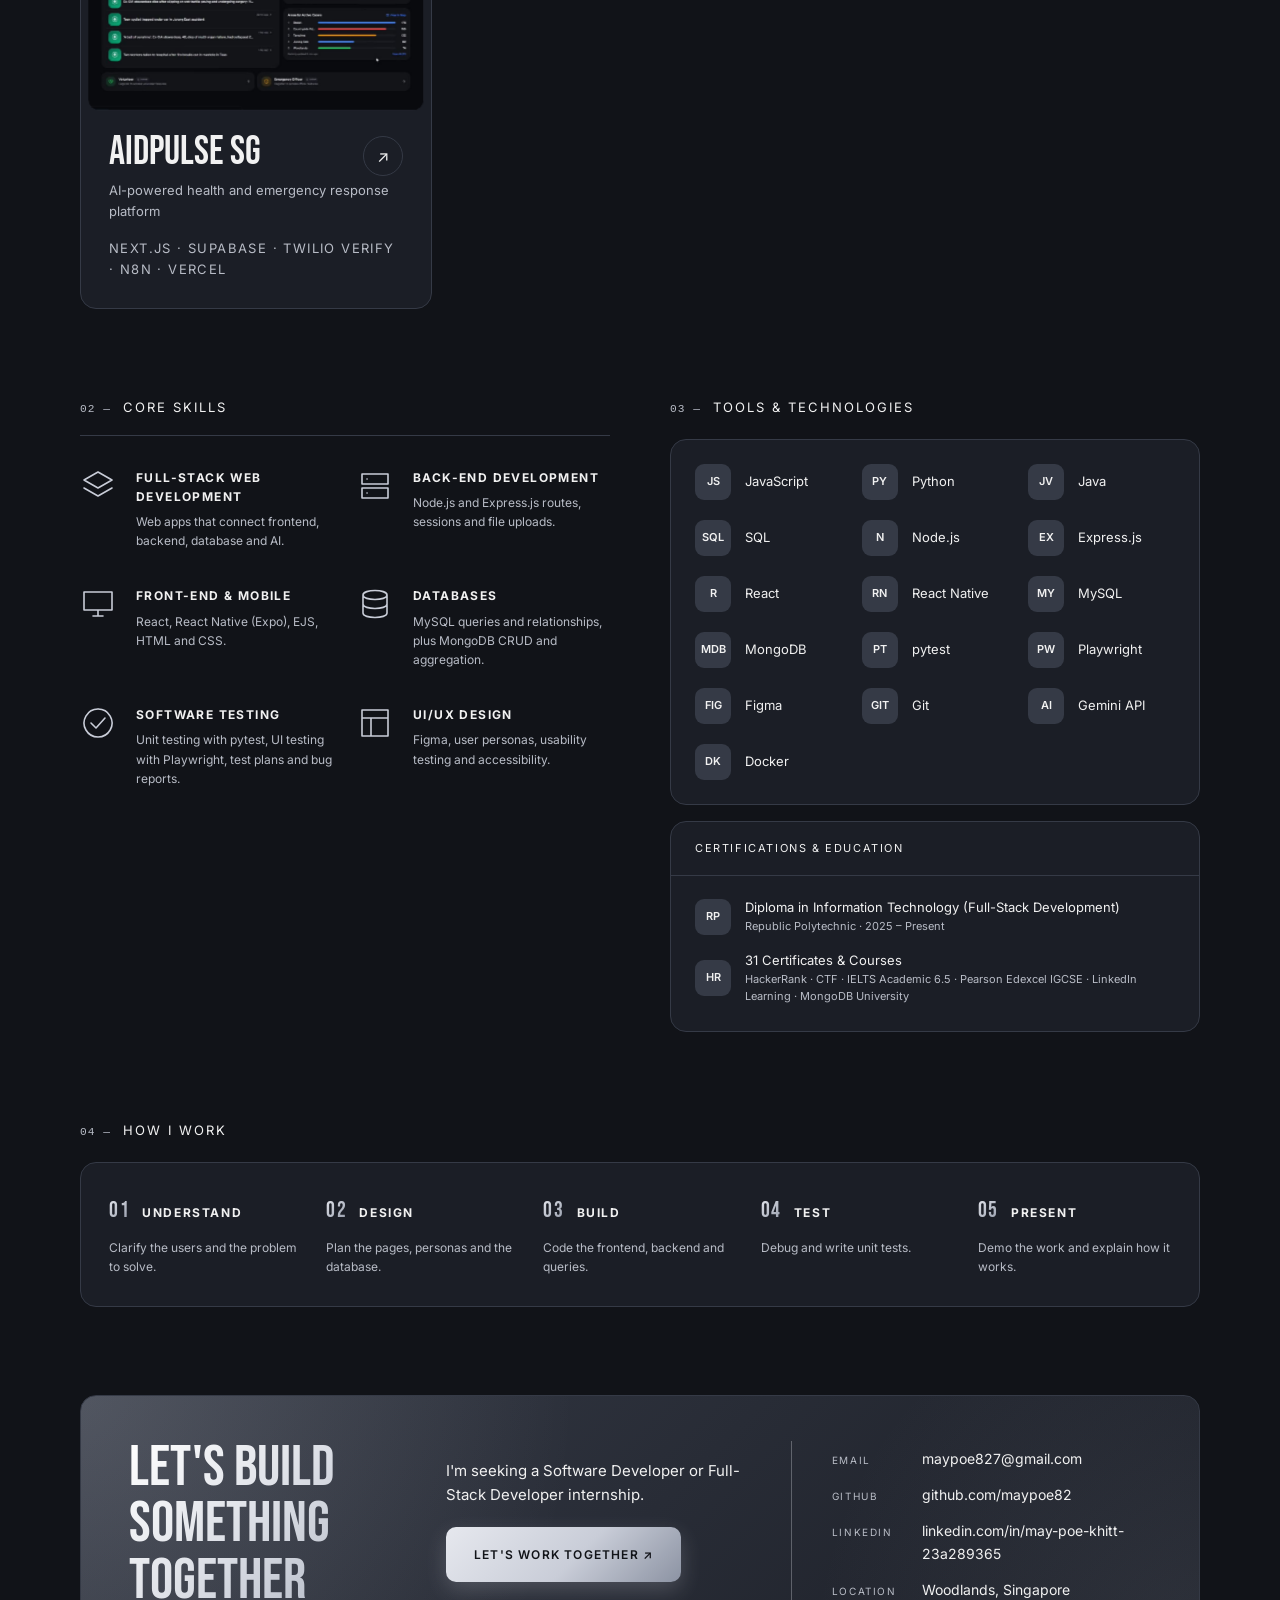
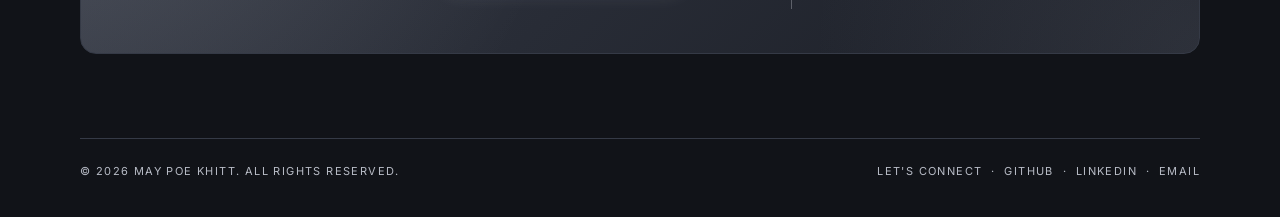
==== commit e455e6e5: "Add light/dark toggle, architecture diagram and typographic polish" ====
--- a/index.html
+++ b/index.html
@@ -13,6 +13,22 @@
   <link href="https://fonts.googleapis.com/css2?family=Bebas+Neue&family=Inter:wght@400;600&display=swap" rel="stylesheet">
 
   <link rel="stylesheet" href="css/style.css">
+
+  <!-- Runs before anything is drawn, so the page never flashes the wrong
+       theme. It reads the choice saved on the last visit; if there is
+       none, it follows whatever the computer itself is set to. -->
+  <script>
+    (function () {
+      try {
+        // Dark is the design in my design document, so that is what a
+        // first-time visitor sees. After that, their own choice wins.
+        var saved = localStorage.getItem("mpk-theme") || "dark";
+        document.documentElement.setAttribute("data-theme", saved);
+      } catch (error) {
+        document.documentElement.setAttribute("data-theme", "dark");
+      }
+    })();
+  </script>
 </head>
 <body>
 
@@ -34,6 +50,10 @@
     <div class="container">
       <nav class="nav" aria-label="Main">
         <a class="nav-logo" href="index.html"><img src="assets/img/logo.png" alt="MPK logo, back to home"></a>
+        <button class="theme-toggle" type="button" aria-label="Switch between light and dark mode">
+          <svg class="icon-moon" viewBox="0 0 24 24" aria-hidden="true"><path d="M20 14.5A8.5 8.5 0 0 1 9.5 4a8.5 8.5 0 1 0 10.5 10.5z"/></svg>
+          <svg class="icon-sun" viewBox="0 0 24 24" aria-hidden="true"><circle cx="12" cy="12" r="4.2"/><path d="M12 2.5v2M12 19.5v2M2.5 12h2M19.5 12h2M5.2 5.2l1.4 1.4M17.4 17.4l1.4 1.4M18.8 5.2l-1.4 1.4M6.6 17.4l-1.4 1.4"/></svg>
+        </button>
         <button class="nav-toggle" aria-expanded="false" aria-controls="nav-links">MENU</button>
         <ul class="nav-links" id="nav-links">
           <li><a href="index.html" class="active" aria-current="page">Home</a></li>
--- a/css/style.css
+++ b/css/style.css
@@ -39,6 +39,9 @@
 
   --font-heading: "Bebas Neue", Impact, sans-serif;
   --font-body: "Inter", Arial, sans-serif;
+  /* The fonts a code editor uses, for anything that is technical
+     metadata rather than prose: section numbers, stack lists, labels. */
+  --font-mono: ui-monospace, SFMono-Regular, "SF Mono", Menlo, Consolas, "Liberation Mono", monospace;
 
   --page-width: 1280px;
   --radius: 16px;
@@ -288,6 +291,9 @@
   align-items: center;
   gap: 32px;
   list-style: none;
+  /* Pushed to the right so the links, the "Let's talk" pill and the
+     theme button stay together at that end of the bar. */
+  margin-left: auto;
 }
 
 .nav-links a {
@@ -1823,6 +1829,22 @@
     border-bottom: 1px solid var(--accent);
   }
 
+  /* On a phone the links collapse behind MENU, so the theme button sits
+     outside the menu where it can always be reached. */
+  .theme-toggle {
+    order: 1;
+    margin-left: auto;
+    margin-right: 12px;
+  }
+
+  .nav-toggle {
+    order: 2;
+  }
+
+  .nav-links {
+    order: 3;
+  }
+
   /* main.js adds "open" when the menu button is pressed */
   .nav-links.open {
     display: flex;
@@ -2010,3 +2032,232 @@
     display: none;
   }
 }
+
+/* ---------- 19. Light mode ----------
+   The whole site is built from the five colour variables at the top of
+   this file, so switching theme is mostly a matter of redefining them.
+   The greys swap ends: the page background becomes the lightest colour
+   and the text becomes the darkest. Because buttons are written as
+   "background: var(--accent); color: var(--navy-black)", flipping both
+   variables turns a light button on a dark page into a dark button on a
+   light page, with no extra rules.
+
+   The rules after the variables are the handful of places where a
+   colour was written directly instead of coming from a variable:
+   glows, drop shadows and the gradient on the big headings. */
+:root[data-theme="light"] {
+  --navy-black: #F2F3F5;   /* page background, and text sitting on --accent */
+  --charcoal:   #FFFFFF;   /* cards */
+  --slate:      #D7DAE2;   /* borders and image backgrounds */
+  --light-grey: #5B6270;   /* secondary text, dark enough to read on white */
+  --off-white:  #111318;   /* main text */
+
+  --accent:      #1B1E26;  /* strongest highlight: now dark instead of silver */
+  --accent-soft: #353A46;
+  --accent-2:    #6E7585;
+  --glow: rgba(17, 19, 24, 0.12);
+
+  --lift-shadow:
+    0 2px 6px rgba(17, 19, 24, 0.06),
+    0 18px 40px rgba(17, 19, 24, 0.12),
+    0 0 30px rgba(17, 19, 24, 0.05);
+}
+
+/* The big headings run dark-to-grey instead of white-to-grey */
+:root[data-theme="light"] .hero h1,
+:root[data-theme="light"] .about-hero h1,
+:root[data-theme="light"] .cta h2,
+:root[data-theme="light"] .modal-box h2 {
+  /* background-image, not the background shorthand: the shorthand would
+     reset background-clip and the text would turn into a solid block */
+  background-image: linear-gradient(135deg, #111318 0%, #353A46 46%, #828A9A 112%);
+}
+
+/* Panels that were written as a dark colour rather than a variable */
+:root[data-theme="light"] .site-header {
+  background: rgba(242, 243, 245, 0.7);
+}
+
+:root[data-theme="light"] .site-header.scrolled {
+  background: rgba(242, 243, 245, 0.92);
+  border-bottom-color: rgba(17, 19, 24, 0.12);
+}
+
+:root[data-theme="light"] .stats {
+  background: linear-gradient(135deg, rgba(17, 19, 24, 0.05), rgba(255, 255, 255, 0.95) 45%);
+}
+
+/* In light mode the filled buttons must stay dark the whole way across,
+   otherwise the light text on them disappears into the pale end of the
+   gradient. */
+:root[data-theme="light"] .nav-links a.nav-cta {
+  background: linear-gradient(135deg, #1B1E26, #3E4452);
+}
+
+:root[data-theme="light"] .btn:not(.btn-outline) {
+  background: linear-gradient(135deg, #111318, #353A46 55%, #4A5160);
+}
+
+:root[data-theme="light"] .btn-outline,
+:root[data-theme="light"] .filter-btn,
+:root[data-theme="light"] .contact-form input,
+:root[data-theme="light"] .contact-form textarea {
+  background: rgba(255, 255, 255, 0.9);
+}
+
+/* The drifting background circles are far too heavy on a light page */
+:root[data-theme="light"] .orbs span {
+  opacity: 0.07;
+}
+
+/* The logo is drawn in light grey, so it is inverted to stay visible */
+:root[data-theme="light"] .nav-logo img,
+:root[data-theme="light"] .loader img {
+  filter: invert(1);
+}
+
+/* Shadows that were almost black, softened so they read as paper */
+:root[data-theme="light"] .btn-outline:hover {
+  box-shadow: 0 10px 26px rgba(17, 19, 24, 0.14);
+}
+
+:root[data-theme="light"] .hero-photo img,
+:root[data-theme="light"] .about-hero img {
+  box-shadow: 0 24px 60px rgba(17, 19, 24, 0.18);
+}
+
+:root[data-theme="light"] .modal-box {
+  background: var(--charcoal);
+  border-color: rgba(17, 19, 24, 0.14);
+  box-shadow: 0 40px 90px rgba(17, 19, 24, 0.25);
+}
+
+/* The light sweep across buttons and cards becomes a dark sweep */
+:root[data-theme="light"] .btn::before {
+  background: linear-gradient(100deg, transparent, rgba(17, 19, 24, 0.14), transparent);
+}
+
+:root[data-theme="light"] .cta::after {
+  background: linear-gradient(100deg, transparent, rgba(17, 19, 24, 0.06), transparent);
+}
+
+:root[data-theme="light"] .tilt::after {
+  background: radial-gradient(420px circle at var(--mx, 50%) var(--my, 50%), rgba(17, 19, 24, 0.07), transparent 62%);
+}
+
+/* The sun and moon button in the navigation bar */
+.theme-toggle {
+  /* The nav is a flex row; order 3 puts the button after the links on a
+     laptop, and the phone rule below moves it next to the MENU button. */
+  order: 3;
+  flex: 0 0 auto;
+  margin-left: 24px;
+  display: grid;
+  place-items: center;
+  width: 38px;
+  height: 38px;
+  padding: 0;
+  border: 1px solid var(--slate);
+  border-radius: 50%;
+  background: transparent;
+  color: var(--off-white);
+  cursor: pointer;
+  transition: border-color var(--speed) var(--ease), color var(--speed) var(--ease),
+    background var(--speed) var(--ease), transform var(--speed) var(--ease);
+}
+
+.theme-toggle:hover {
+  border-color: var(--accent);
+  transform: translateY(-2px) rotate(-12deg);
+}
+
+.theme-toggle svg {
+  width: 17px;
+  height: 17px;
+  fill: none;
+  stroke: currentColor;
+  stroke-width: 1.8;
+  stroke-linecap: round;
+}
+
+/* Only one of the two icons is shown, depending on the theme */
+.theme-toggle .icon-sun { display: none; }
+:root[data-theme="light"] .theme-toggle .icon-sun { display: block; }
+:root[data-theme="light"] .theme-toggle .icon-moon { display: none; }
+
+/* ---------- 20. Engineering details ----------
+   Small typographic touches that make the site read like it was built
+   by someone who writes software, rather than assembled from a
+   template: a faint dot grid behind everything, numbered sections, and
+   a monospace face for anything that is technical metadata. */
+
+/* A faint dot grid, like graph paper under the page */
+body::before {
+  content: "";
+  position: fixed;
+  inset: 0;
+  z-index: -1;
+  pointer-events: none;
+  background-image: radial-gradient(circle at 1px 1px, currentColor 1px, transparent 0);
+  background-size: 38px 38px;
+  color: var(--off-white);
+  opacity: 0.035;
+}
+
+/* Sections count themselves: 01, 02, 03 down the page */
+body {
+  counter-reset: section;
+}
+
+.section-title {
+  counter-increment: section;
+}
+
+/* This replaces the plain dash that used to sit in front of a section
+   heading: the number and the dash together, in the code face. */
+.section-title::before {
+  content: counter(section, decimal-leading-zero) " \2014";
+  display: inline;
+  width: auto;
+  height: auto;
+  margin-right: 12px;
+  vertical-align: baseline;
+  background: none;
+  font-family: var(--font-mono);
+  font-size: 0.86em;
+  letter-spacing: 1px;
+  color: var(--light-grey);
+}
+
+/* Technical metadata in a code face */
+.eyebrow,
+.tech,
+.stat p,
+.filter-btn,
+.loader-count {
+  font-family: var(--font-mono);
+}
+
+/* The architecture drawing inside a project pop-up */
+.modal-arch {
+  margin: 26px 0 6px;
+  padding: 22px 20px;
+  border: 1px solid var(--slate);
+  border-radius: 12px;
+  background: var(--navy-black);
+  color: var(--light-grey);
+}
+
+.modal-arch:empty {
+  display: none;
+}
+
+.modal-arch svg {
+  display: block;
+  width: 100%;
+  height: auto;
+}
+
+.proj-arch {
+  display: none;
+}
